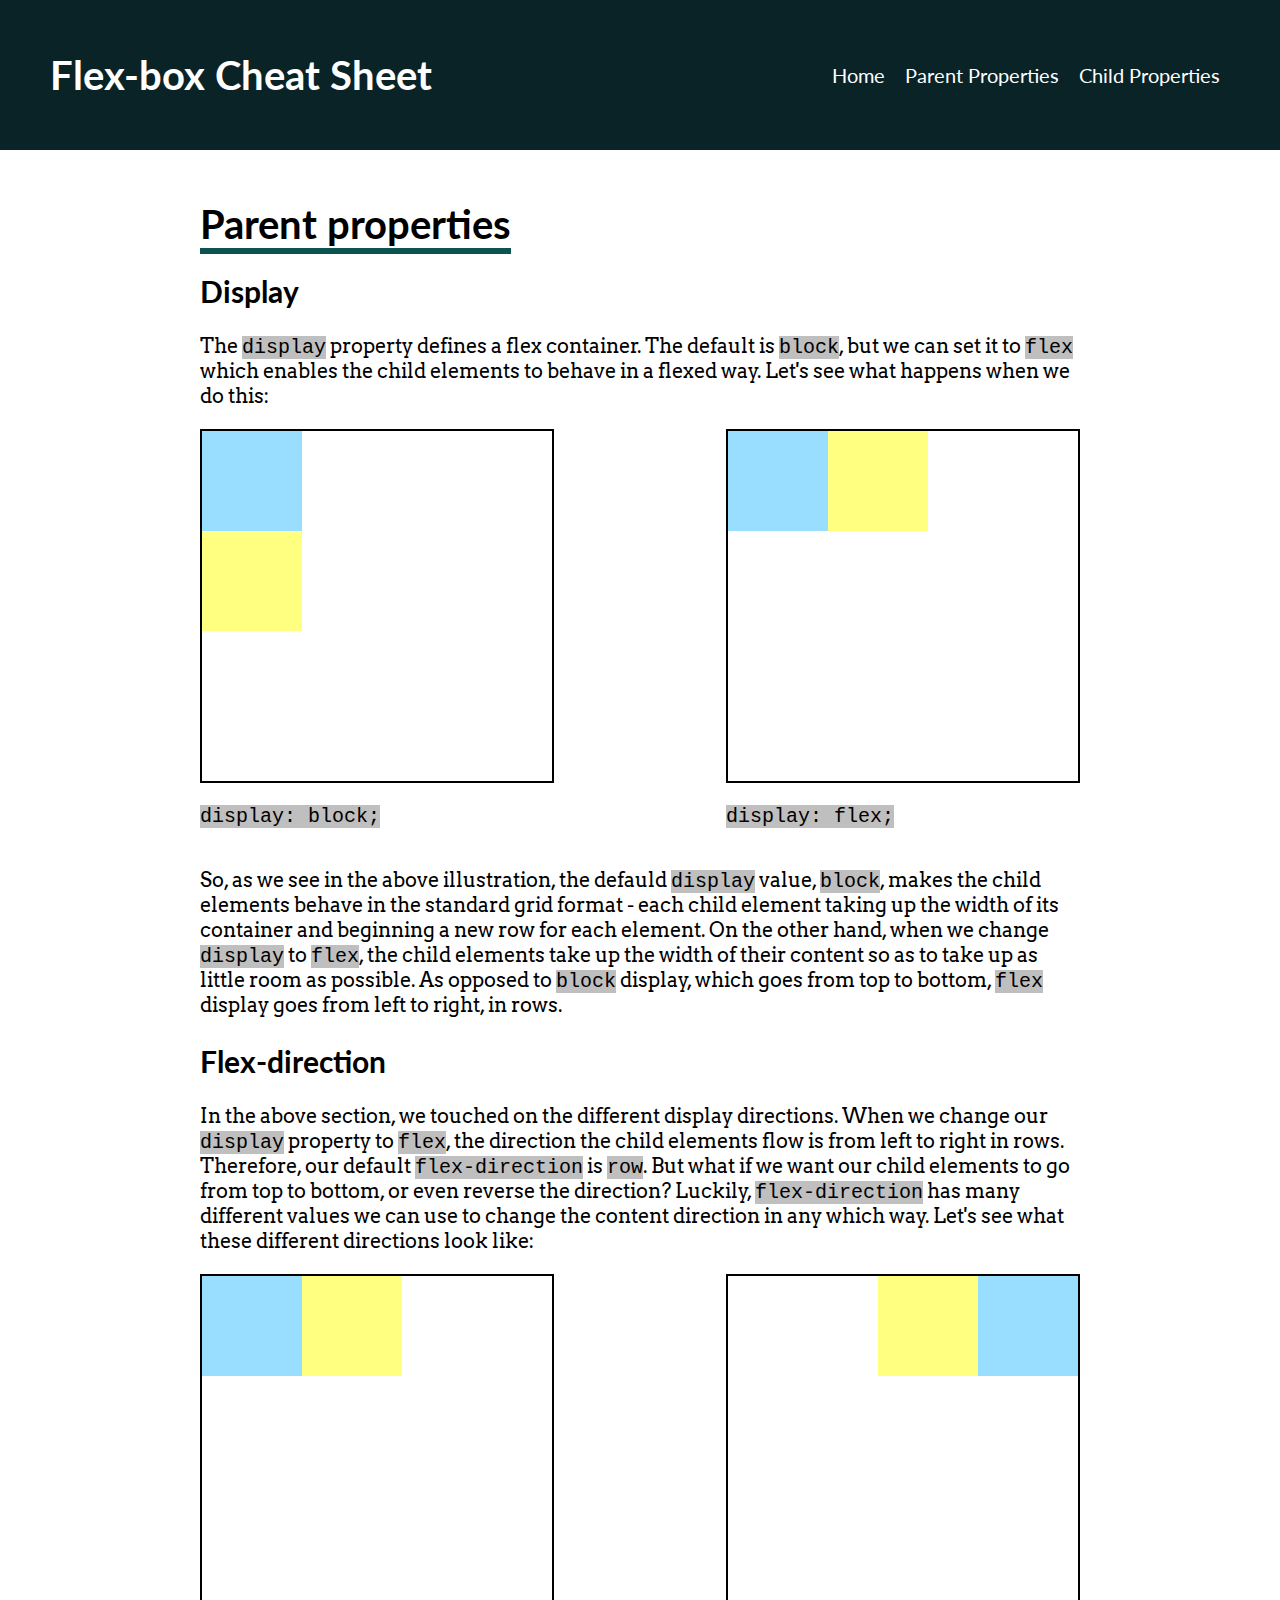
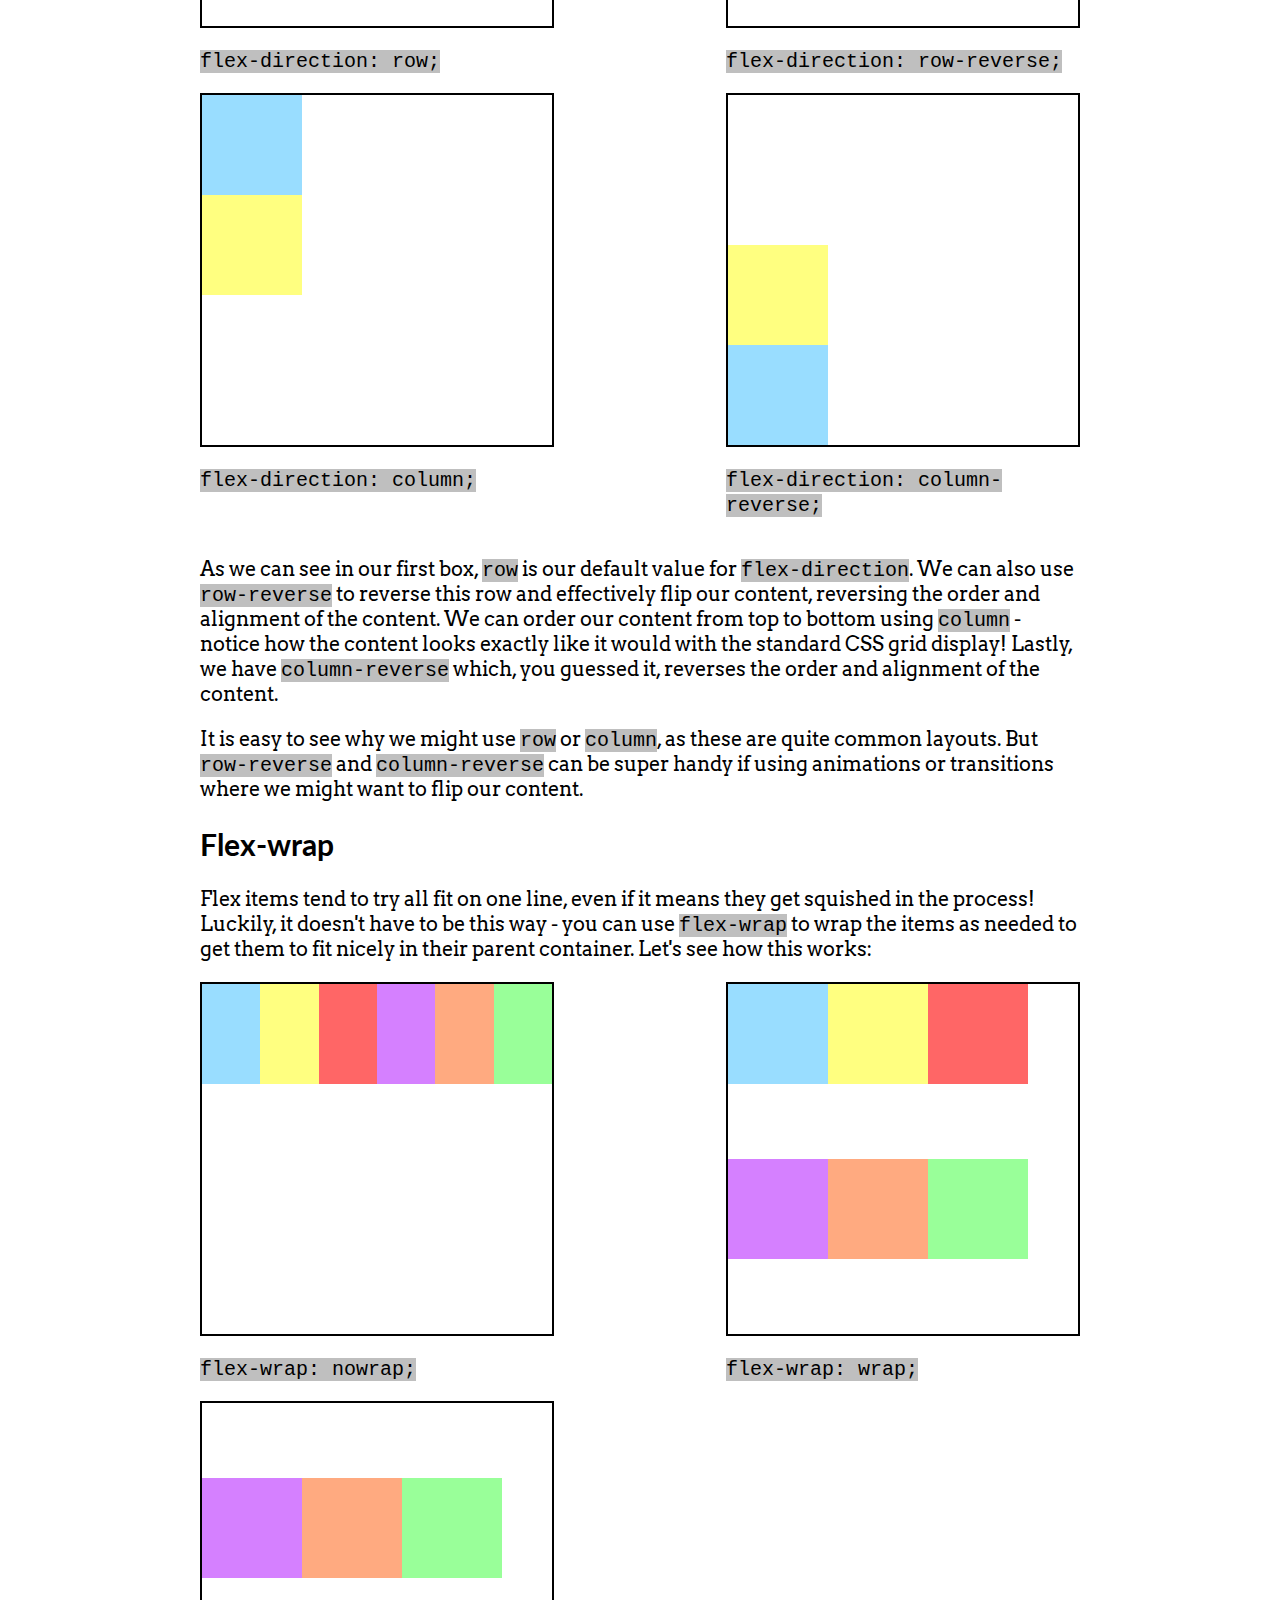
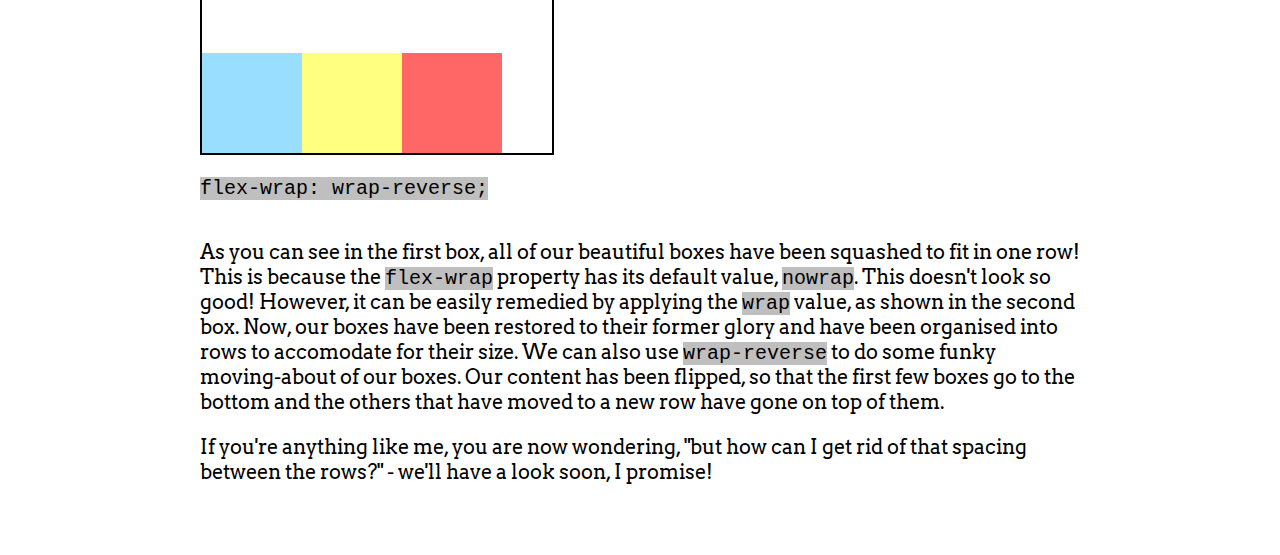
==== parentProperties.html @ 60d43ce5 "home page complete, parent elements page started" ====
<!DOCTYPE html>
<html lang="en">
<head>
    <meta charset="UTF-8">
    <meta http-equiv="X-UA-Compatible" content="IE=edge">
    <meta name="viewport" content="width=device-width, initial-scale=1.0">
    <title>Parent Properties</title>
    <link rel="stylesheet" href="assets/style.css">
    <link href="https://fonts.googleapis.com/css2?family=Arvo&family=Lato&family=Nunito&display=swap" rel="stylesheet">
</head>
<body>

    <!-- nav bar start -->
    <nav>
        <h1>Flex-box Cheat Sheet</h1>
        <ul>
            <li><a href="index.html">Home</a></li>
            <li><a href="parentProperties.html">Parent Properties</a></li>
            <li><a href="childProperties.html">Child Properties</a></li>
        </ul>
    </nav>
    <!-- nav bar end -->

    <!-- content start -->
    <section class="content">
        <div>
            <h1>Parent properties</h1>

            <!-- display start -->
            <h2>Display</h2>
            <p>The <span class="code-text">display</span> property defines a flex container. The default is <span class="code-text">block</span>, but we can set it to <span class="code-text">flex</span> which enables the child elements to behave in a flexed way. Let's see what happens when we do this:</p>
                <div class="illustration">
                    <div class="flex col">
                        <div class="illustration-container">
                            <div class="blue-box"></div>
                            <div class="yellow-box"></div>
                        </div>
                        <div>
                            <p><span class="code-text">display: block;</span></p>
                        </div>
                    </div>
                    <div class="flex col">
                        <div class="illustration-container flex">
                            <div class="blue-box"></div>
                            <div class="yellow-box"></div>
                        </div>
                        <div>
                            <p><span class="code-text">display: flex;</span></p>
                        </div>
                    </div>
                </div>
            <p>So, as we see in the above illustration, the defauld <span class="code-text">display</span> value, <span class="code-text">block</span>, makes the child elements behave in the standard grid format - each child element taking up the width of its container and beginning a new row for each element. On the other hand, when we change <span class="code-text">display</span> to <span class="code-text">flex</span>, the child elements take up the width of their content so as to take up as little room as possible. As opposed to <span class="code-text">block</span> display, which goes from top to bottom, <span class="code-text">flex</span> display goes from left to right, in rows.</p>
            <!-- display end -->
                
            <!-- flex-direction start -->
            <h2>Flex-direction</h2>
            <p>In the above section, we touched on the different display directions. When we change our <span class="code-text">display</span> property to <span class="code-text">flex</span>, the direction the child elements flow is from left to right in rows. Therefore, our default <span class="code-text">flex-direction</span> is <span class="code-text">row</span>. But what if we want our child elements to go from top to bottom, or even reverse the direction? Luckily, <span class="code-text">flex-direction</span> has many different values we can use to change the content direction in any which way. Let's see what these different directions look like:</p>
                <div class="illustration">
                    <div class="flex col">
                        <div class="illustration-container flex">
                            <div class="blue-box"></div>
                            <div class="yellow-box"></div>
                        </div>
                        <div>
                            <p><span class="code-text">flex-direction: row;</span></p>
                        </div>
                    </div>
                    <div class="flex col">
                        <div class="illustration-container flex row-reverse">
                            <div class="blue-box"></div>
                            <div class="yellow-box"></div>
                        </div>
                        <div>
                            <p><span class="code-text">flex-direction: row-reverse;</span></p>
                        </div>
                    </div>
                    <div class="flex col">
                        <div class="illustration-container flex col">
                            <div class="blue-box"></div>
                            <div class="yellow-box"></div>
                        </div>
                        <div>
                            <p><span class="code-text">flex-direction: column;</span></p>
                        </div>
                    </div>
                    <div class="flex col">
                        <div class="illustration-container flex col-reverse">
                            <div class="blue-box"></div>
                            <div class="yellow-box"></div>
                        </div>
                        <div>
                            <p><span class="code-text">flex-direction: column-<br>reverse;</span></p>
                        </div>
                    </div>
                </div>
            <p>As we can see in our first box, <span class="code-text">row</span> is our default value for <span class="code-text">flex-direction</span>. We can also use <span class="code-text">row-reverse</span> to reverse this row and effectively flip our content, reversing the order and alignment of the content. We can order our content from top to bottom using <span class="code-text">column</span> - notice how the content looks exactly like it would with the standard CSS grid display! Lastly, we have <span class="code-text">column-reverse</span> which, you guessed it, reverses the order and alignment of the content.</p>
            <p>It is easy to see why we might use <span class="code-text">row</span> or <span class="code-text">column</span>, as these are quite common layouts. But <span class="code-text">row-reverse</span> and <span class="code-text">column-reverse</span> can be super handy if using animations or transitions where we might want to flip our content.</p>
            <!-- flex-direction end -->

            <!-- flex-wrap start -->
            <h2>Flex-wrap</h2>
            <p>Flex items tend to try all fit on one line, even if it means they get squished in the process! Luckily, it doesn't have to be this way - you can use <span class="code-text">flex-wrap</span> to wrap the items as needed to get them to fit nicely in their parent container. Let's see how this works:</p>
            <div class="illustration">
                <div class="flex col">
                    <div class="illustration-container flex">
                        <div class="blue-box"></div>
                        <div class="yellow-box"></div>
                        <div class="red-box"></div>
                        <div class="purple-box"></div>
                        <div class="orange-box"></div>
                        <div class="green-box"></div>
                    </div>
                    <div>
                        <p><span class="code-text">flex-wrap: nowrap;</span></p>
                    </div>
                </div>
                <div class="flex col">
                    <div class="illustration-container flex wrap">
                        <div class="blue-box"></div>
                        <div class="yellow-box"></div>
                        <div class="red-box"></div>
                        <div class="purple-box"></div>
                        <div class="orange-box"></div>
                        <div class="green-box"></div>
                    </div>
                    <div>
                        <p><span class="code-text">flex-wrap: wrap;</span></p>
                    </div>
                </div>
                <div class="flex col">
                    <div class="illustration-container flex wrap-reverse">
                        <div class="blue-box"></div>
                        <div class="yellow-box"></div>
                        <div class="red-box"></div>
                        <div class="purple-box"></div>
                        <div class="orange-box"></div>
                        <div class="green-box"></div>
                    </div>
                    <div>
                        <p><span class="code-text">flex-wrap: wrap-reverse;</span></p>
                    </div>
                </div>
            </div>
            <p>As you can see in the first box, all of our beautiful boxes have been squashed to fit in one row! This is because the <span class="code-text">flex-wrap</span> property has its default value, <span class="code-text">nowrap</span>. This doesn't look so good! However, it can be easily remedied by applying the <span class="code-text">wrap</span> value, as shown in the second box. Now, our boxes have been restored to their former glory and have been organised into rows to accomodate for their size. We can also use <span class="code-text">wrap-reverse</span> to do some funky moving-about of our boxes. Our content has been flipped, so that the first few boxes go to the bottom and the others that have moved to a new row have gone on top of them.</p>
            <p>If you're anything like me, you are now wondering, "but how can I get rid of that spacing between the rows?" - we'll have a look soon, I promise!</p>
            <!-- flex-wrap end -->

            <!-- flex-flow start -->
            <!-- flex-flow end -->

        </div>

    </section>
    <!-- content end -->

     <!-- footer start -->
     <footer>

     </footer>
     <!-- footer end -->

</body>
</html>
---- assets/style.css ----
body {
    margin: 0px;
}

nav {
    width: 100%;
    height: 150px;
    background-color: #092327;
    overflow: hidden;
    display: flex;
    justify-content: space-between;
    align-items: center;
    position: sticky;
    top: 0;
}

nav h1 {
    color: white;
    font-family: 'Lato';
    font-size: 40px;
    padding-left: 50px;
}

nav ul {
    list-style: none;
    font-family: 'Lato';
    display: flex;
    padding-right: 50px;
}

nav li {
    padding: 10px;
    font-size: 20px;
}

nav li a {
    text-decoration: none;
    color: white;
}

.content {
    padding: 50px 200px;
}

.content h1 {
    font-family: 'Lato';
    border-bottom: 6px solid #0b5351;
    display: inline;
    font-size: 40px;
}

p {
    font-size: 20px;
    font-family: 'Arvo';
}

.flex-box-text {
    background-color: #bfbfbf;
}

img {
    width: 800px;
    display: flex;
    margin: 60px 0px;
}

h2 {
    font-family: 'Lato';
    font-size: 30px;
}

h2 a {
    text-decoration: none;
    color: black;
}

ul {
    font-size: 20px;
    font-family: 'Arvo';
}

.code-text {
    font-family: monospace;
    background-color: #bfbfbf;
    background-clip: content-box;
}

.illustration {
    display: flex;
    justify-content: space-between;
    flex-wrap: wrap;
}

.illustration .illustration-container {
    border: 2px solid black;
    width: 350px;
    height: 350px;
}

.blue-box {
    width: 100px;
    height: 100px;
    background-color: #99ddff;
}

.yellow-box {
    width: 100px;
    height: 100px;
    background-color: #ffff80;
}

.red-box {
    width: 100px;
    height: 100px;
    background-color: #ff6666;
}

.purple-box {
    width: 100px;
    height: 100px;
    background-color: #d580ff;
}

.orange-box {
    width: 100px;
    height: 100px;
    background-color: #ffaa80;
}

.green-box {
    width: 100px;
    height: 100px;
    background-color: #99ff99;
}

.flex {
    display: flex;
}

.col {
    flex-direction: column;
}

.row-reverse {
    flex-direction: row-reverse;
}

.col-reverse {
    flex-direction: column-reverse;
}

.wrap {
    flex-wrap: wrap;
}

.wrap-reverse {
    flex-wrap: wrap-reverse;
}

.align-content-start {
    align-content: flex-start;
}
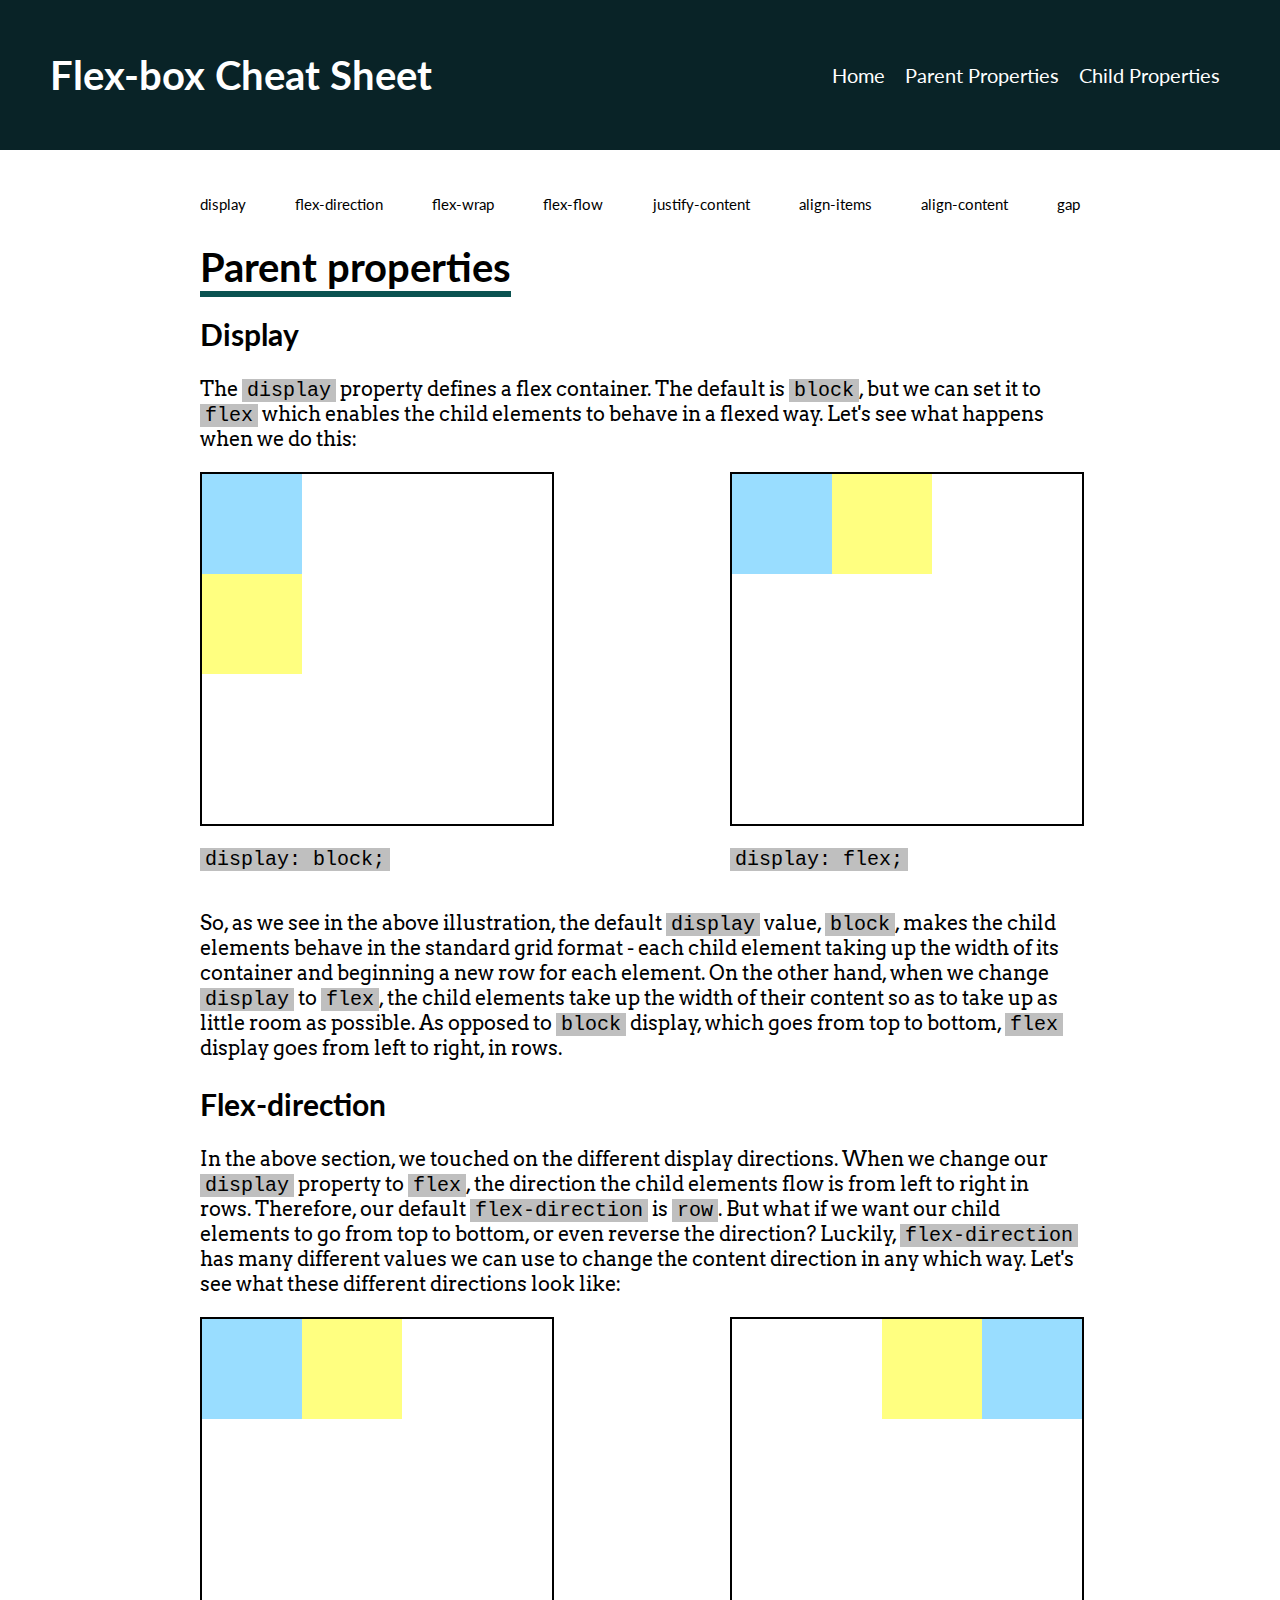
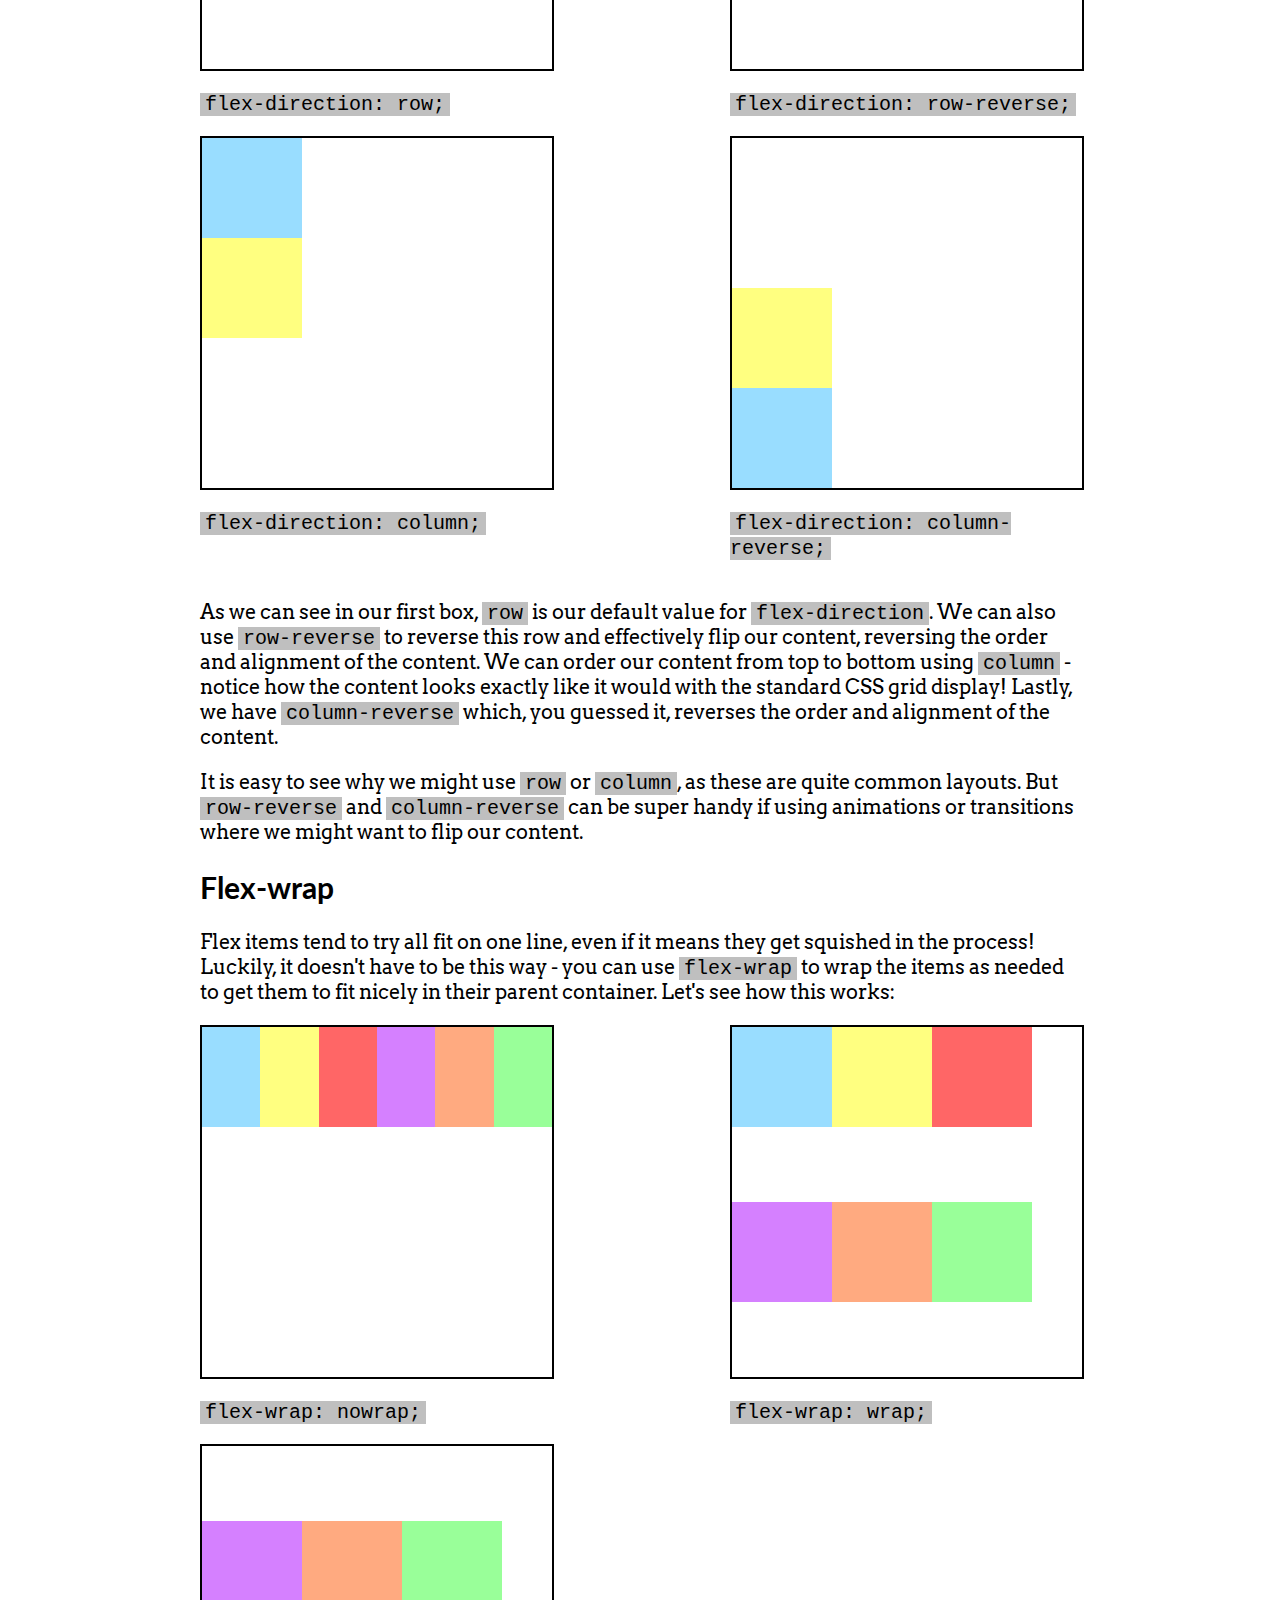
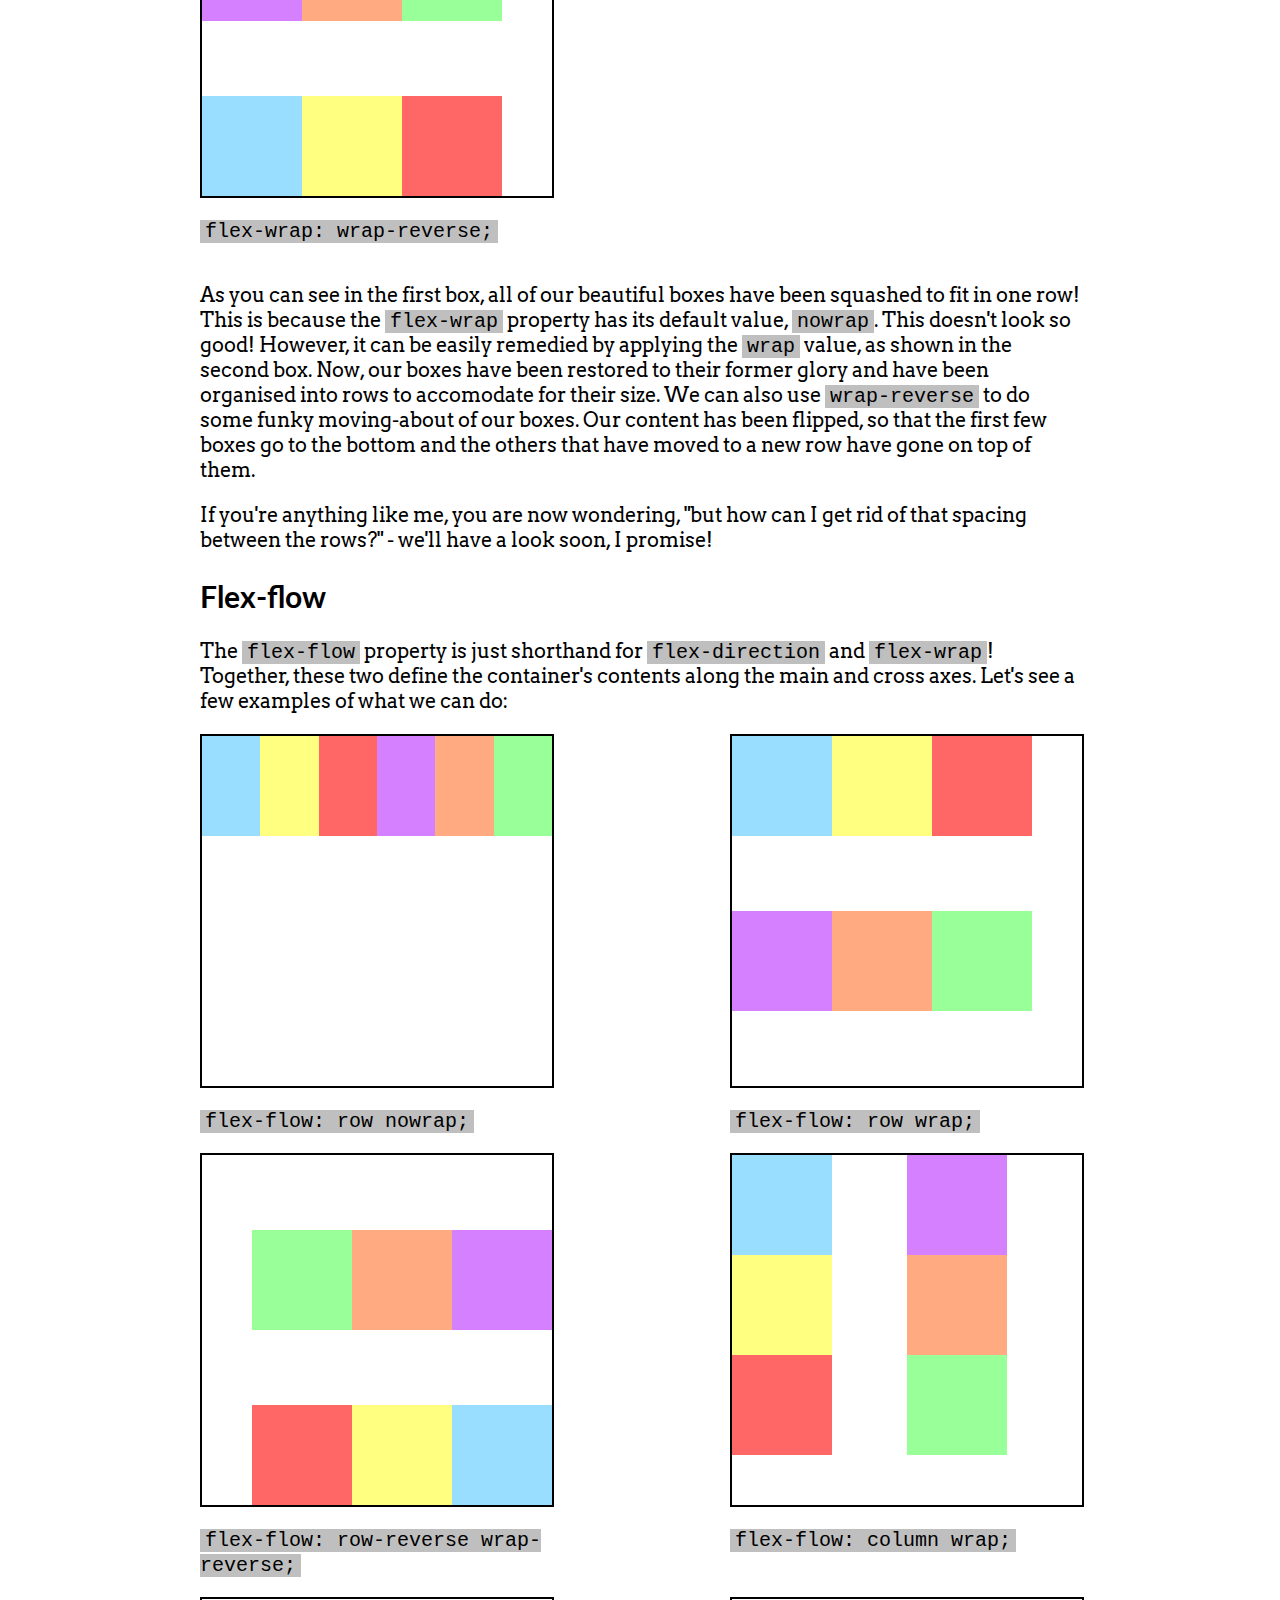
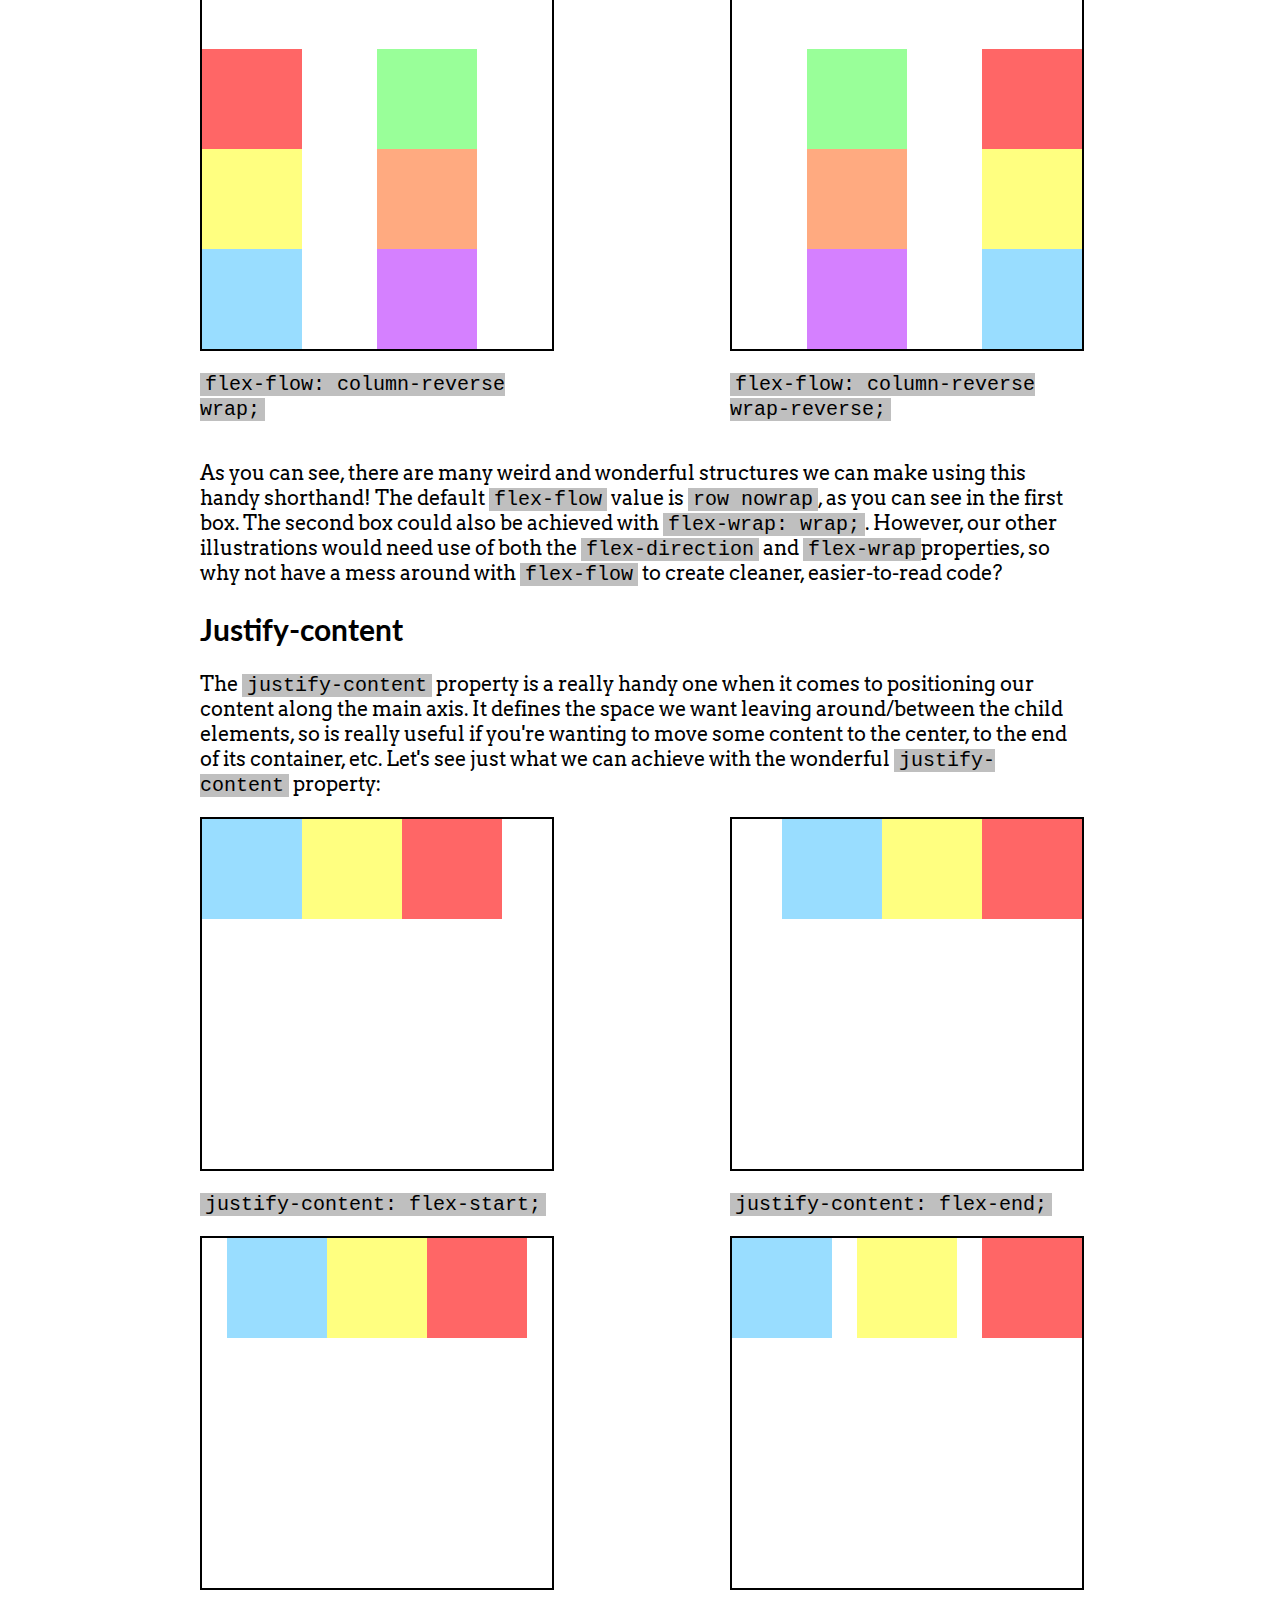
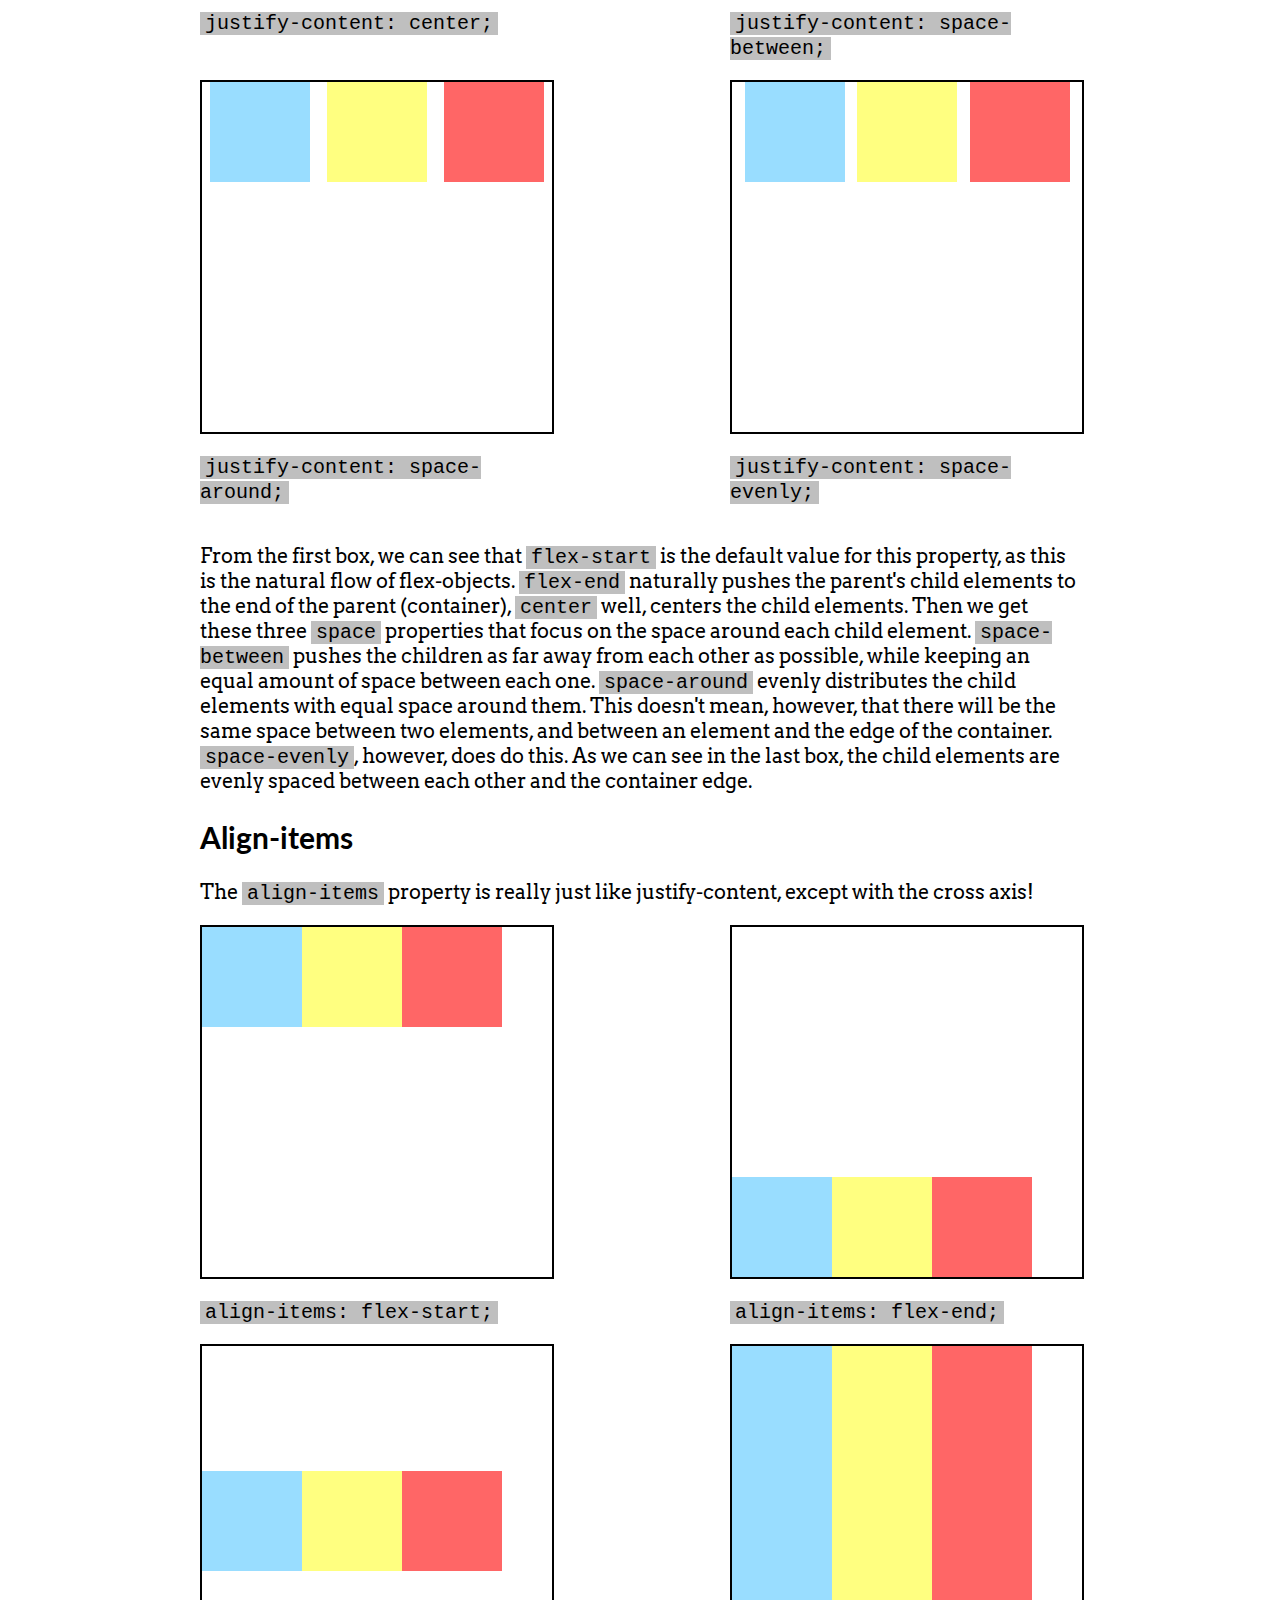
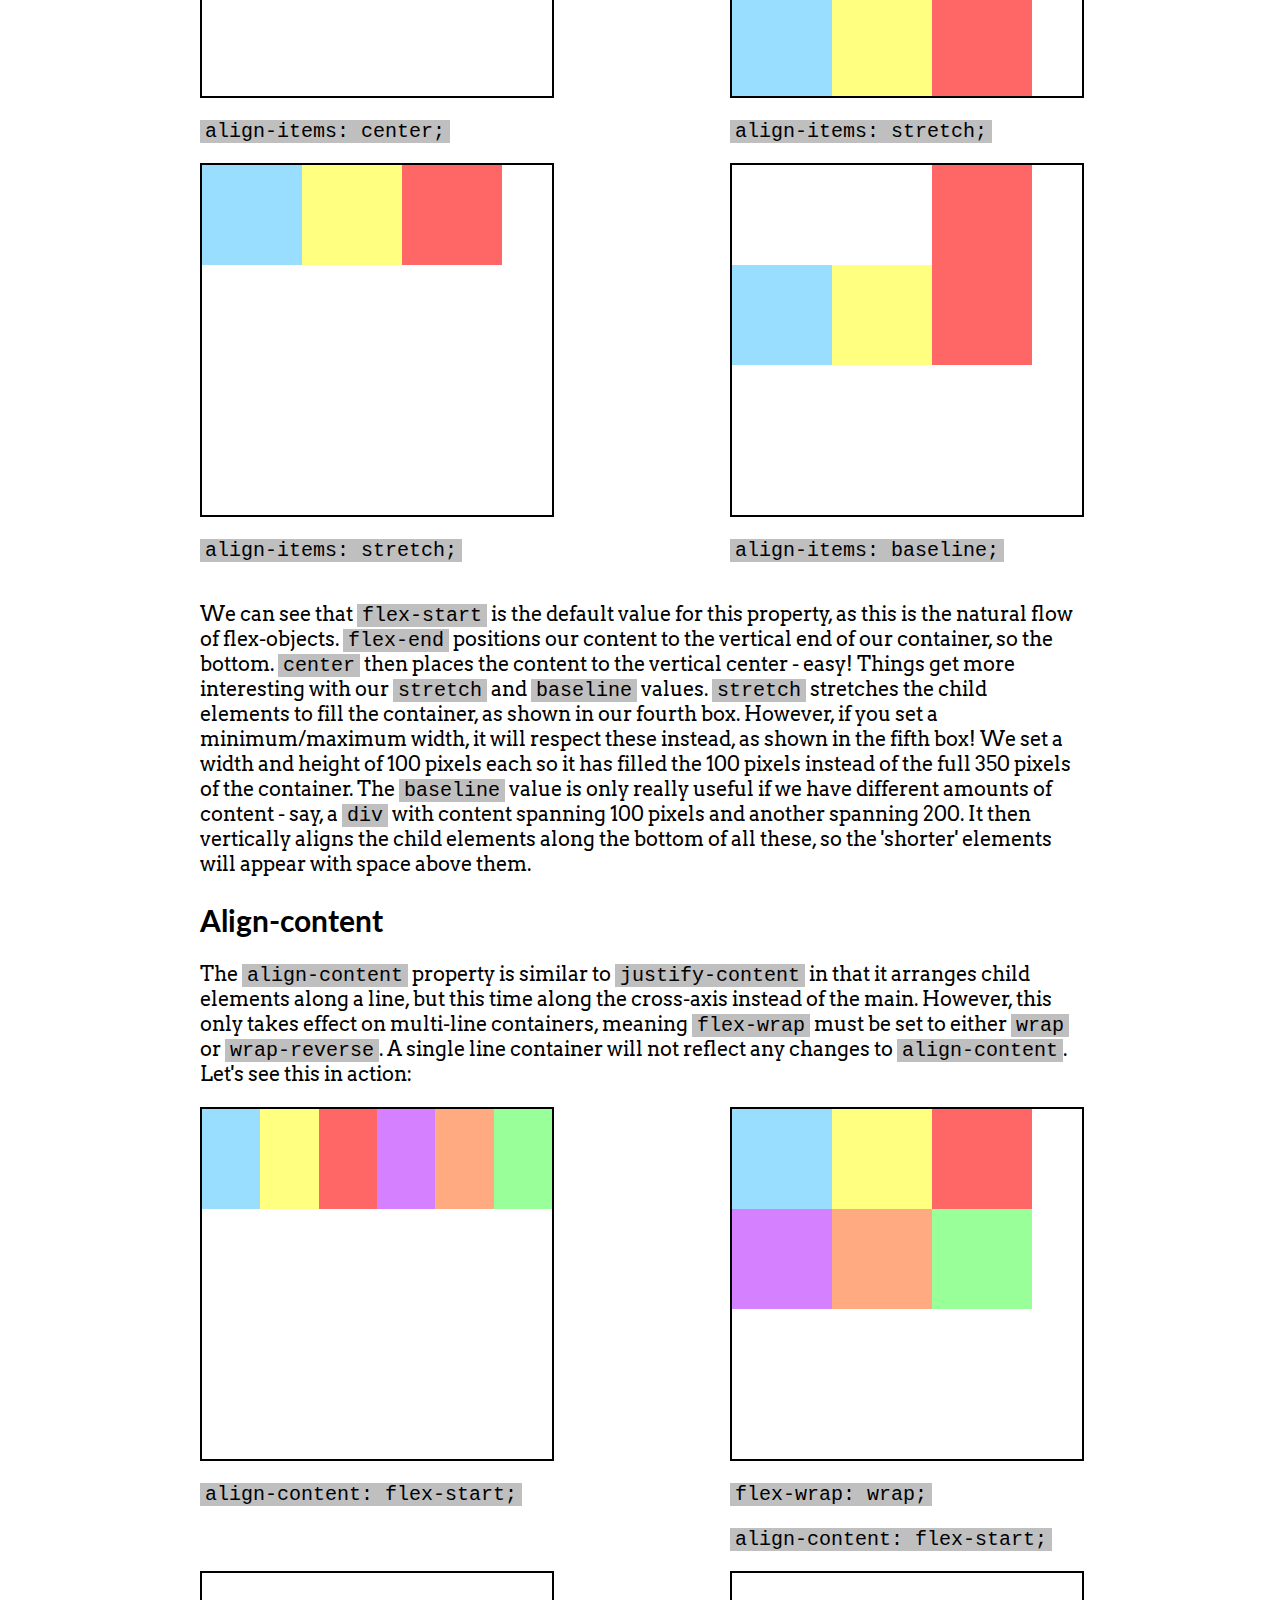
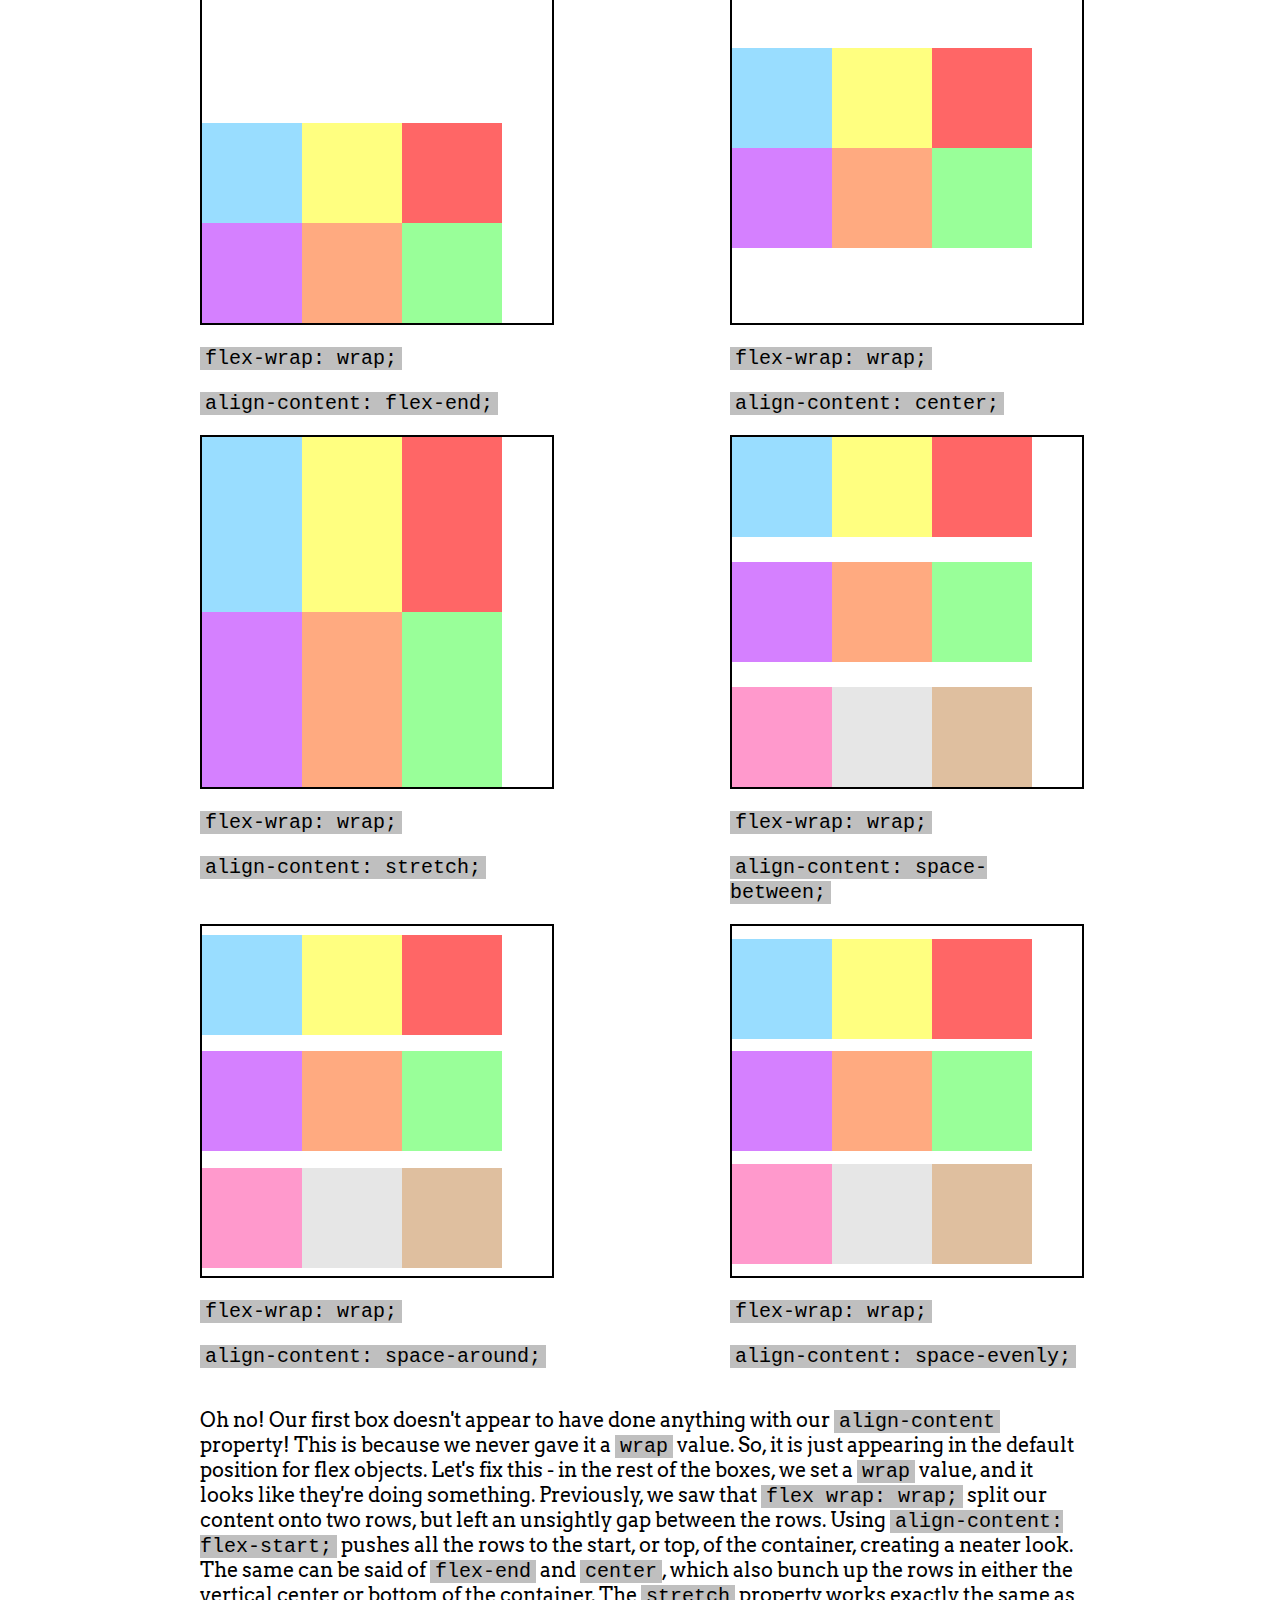
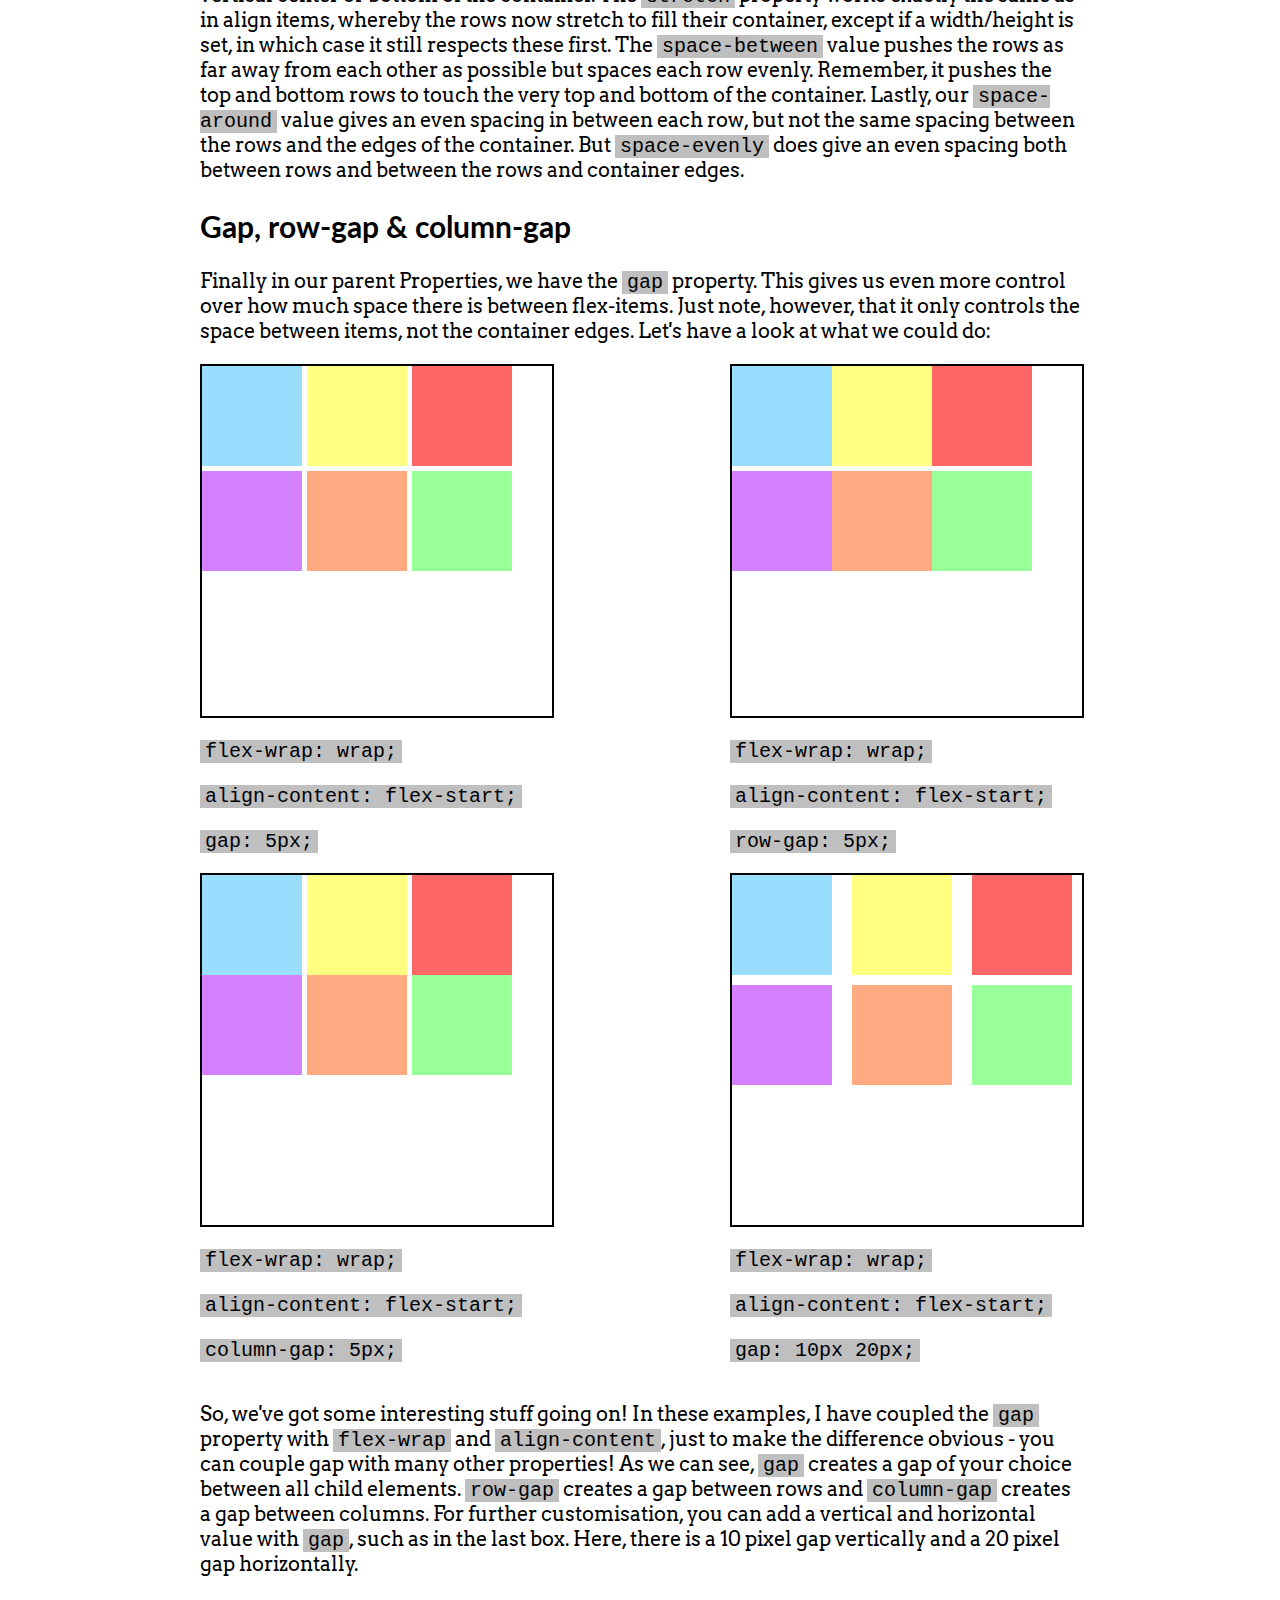
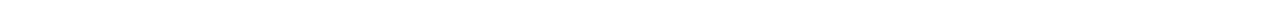
==== commit dde05229: "completing parent props and adding jump to bar" ====
--- a/parentProperties.html
+++ b/parentProperties.html
@@ -4,7 +4,7 @@
     <meta charset="UTF-8">
     <meta http-equiv="X-UA-Compatible" content="IE=edge">
     <meta name="viewport" content="width=device-width, initial-scale=1.0">
-    <title>Parent Properties</title>
+    <title>Flexbox | Parent Properties</title>
     <link rel="stylesheet" href="assets/style.css">
     <link href="https://fonts.googleapis.com/css2?family=Arvo&family=Lato&family=Nunito&display=swap" rel="stylesheet">
 </head>
@@ -24,10 +24,25 @@
     <!-- content start -->
     <section class="content">
         <div>
+
+            <!-- jump to start -->
+            <div class="jump-to">
+                <ul>
+                    <li><a href="#display">display</a></li>
+                    <li><a href="#flex-direction">flex-direction</a></li>
+                    <li><a href="#flex-wrap">flex-wrap</a></li>
+                    <li><a href="#flex-flow">flex-flow</a></li>
+                    <li><a href="#justify-content">justify-content</a></li>
+                    <li><a href="#align-items">align-items</a></li>
+                    <li><a href="#align-content">align-content</a></li>
+                    <li><a href="#gap">gap</a></li>
+                </ul>
+            </div>
+            <!-- jump to end -->
             <h1>Parent properties</h1>
 
             <!-- display start -->
-            <h2>Display</h2>
+            <h2 id="display">Display</h2>
             <p>The <span class="code-text">display</span> property defines a flex container. The default is <span class="code-text">block</span>, but we can set it to <span class="code-text">flex</span> which enables the child elements to behave in a flexed way. Let's see what happens when we do this:</p>
                 <div class="illustration">
                     <div class="flex col">
@@ -49,11 +64,11 @@
                         </div>
                     </div>
                 </div>
-            <p>So, as we see in the above illustration, the defauld <span class="code-text">display</span> value, <span class="code-text">block</span>, makes the child elements behave in the standard grid format - each child element taking up the width of its container and beginning a new row for each element. On the other hand, when we change <span class="code-text">display</span> to <span class="code-text">flex</span>, the child elements take up the width of their content so as to take up as little room as possible. As opposed to <span class="code-text">block</span> display, which goes from top to bottom, <span class="code-text">flex</span> display goes from left to right, in rows.</p>
+            <p>So, as we see in the above illustration, the default <span class="code-text">display</span> value, <span class="code-text">block</span>, makes the child elements behave in the standard grid format - each child element taking up the width of its container and beginning a new row for each element. On the other hand, when we change <span class="code-text">display</span> to <span class="code-text">flex</span>, the child elements take up the width of their content so as to take up as little room as possible. As opposed to <span class="code-text">block</span> display, which goes from top to bottom, <span class="code-text">flex</span> display goes from left to right, in rows.</p>
             <!-- display end -->
                 
             <!-- flex-direction start -->
-            <h2>Flex-direction</h2>
+            <h2 id="flex-direction">Flex-direction</h2>
             <p>In the above section, we touched on the different display directions. When we change our <span class="code-text">display</span> property to <span class="code-text">flex</span>, the direction the child elements flow is from left to right in rows. Therefore, our default <span class="code-text">flex-direction</span> is <span class="code-text">row</span>. But what if we want our child elements to go from top to bottom, or even reverse the direction? Luckily, <span class="code-text">flex-direction</span> has many different values we can use to change the content direction in any which way. Let's see what these different directions look like:</p>
                 <div class="illustration">
                     <div class="flex col">
@@ -89,7 +104,7 @@
                             <div class="yellow-box"></div>
                         </div>
                         <div>
-                            <p><span class="code-text">flex-direction: column-<br>reverse;</span></p>
+                            <p><span class="code-text">flex-direction: column-reverse;</span></p>
                         </div>
                     </div>
                 </div>
@@ -98,7 +113,7 @@
             <!-- flex-direction end -->
 
             <!-- flex-wrap start -->
-            <h2>Flex-wrap</h2>
+            <h2 id="flex-wrap">Flex-wrap</h2>
             <p>Flex items tend to try all fit on one line, even if it means they get squished in the process! Luckily, it doesn't have to be this way - you can use <span class="code-text">flex-wrap</span> to wrap the items as needed to get them to fit nicely in their parent container. Let's see how this works:</p>
             <div class="illustration">
                 <div class="flex col">
@@ -146,7 +161,422 @@
             <!-- flex-wrap end -->
 
             <!-- flex-flow start -->
+            <h2 id="flex-flow">Flex-flow</h2>
+            <p>The <span class="code-text">flex-flow</span> property is just shorthand for <span class="code-text">flex-direction</span> and <span class="code-text">flex-wrap</span>! Together, these two define the container's contents along the main and cross axes. Let's see a few examples of what we can do:</p>
+            <div class="illustration">
+                <div class="flex col">
+                    <div class="illustration-container flex">
+                        <div class="blue-box"></div>
+                        <div class="yellow-box"></div>
+                        <div class="red-box"></div>
+                        <div class="purple-box"></div>
+                        <div class="orange-box"></div>
+                        <div class="green-box"></div>
+                    </div>
+                    <div>
+                        <p><span class="code-text">flex-flow: row nowrap;</span></p>
+                    </div>
+                </div>
+                <div class="flex col">
+                    <div class="illustration-container flex row wrap">
+                        <div class="blue-box"></div>
+                        <div class="yellow-box"></div>
+                        <div class="red-box"></div>
+                        <div class="purple-box"></div>
+                        <div class="orange-box"></div>
+                        <div class="green-box"></div>
+                    </div>
+                    <div>
+                        <p><span class="code-text">flex-flow: row wrap;</span></p>
+                    </div>
+                </div>
+                <div class="flex col">
+                    <div class="illustration-container flex row-reverse wrap-reverse">
+                        <div class="blue-box"></div>
+                        <div class="yellow-box"></div>
+                        <div class="red-box"></div>
+                        <div class="purple-box"></div>
+                        <div class="orange-box"></div>
+                        <div class="green-box"></div>
+                    </div>
+                    <div>
+                        <p><span class="code-text">flex-flow: row-reverse wrap-reverse;</span></p>
+                    </div>
+                </div>
+                <div class="flex col">
+                    <div class="illustration-container flex col wrap">
+                        <div class="blue-box"></div>
+                        <div class="yellow-box"></div>
+                        <div class="red-box"></div>
+                        <div class="purple-box"></div>
+                        <div class="orange-box"></div>
+                        <div class="green-box"></div>
+                    </div>
+                    <div>
+                        <p><span class="code-text">flex-flow: column wrap;</span></p>
+                    </div>
+                </div>
+                <div class="flex col">
+                    <div class="illustration-container flex col-reverse wrap">
+                        <div class="blue-box"></div>
+                        <div class="yellow-box"></div>
+                        <div class="red-box"></div>
+                        <div class="purple-box"></div>
+                        <div class="orange-box"></div>
+                        <div class="green-box"></div>
+                    </div>
+                    <div>
+                        <p><span class="code-text">flex-flow: column-reverse wrap;</span></p>
+                    </div>
+                </div>
+                <div class="flex col">
+                    <div class="illustration-container flex col-reverse wrap-reverse">
+                        <div class="blue-box"></div>
+                        <div class="yellow-box"></div>
+                        <div class="red-box"></div>
+                        <div class="purple-box"></div>
+                        <div class="orange-box"></div>
+                        <div class="green-box"></div>
+                    </div>
+                    <div>
+                        <p><span class="code-text">flex-flow: column-reverse wrap-reverse;</span></p>
+                    </div>
+                </div>
+            </div>
+            <p>As you can see, there are many weird and wonderful structures we can make using this handy shorthand! The default <span class="code-text">flex-flow</span> value is <span class="code-text">row nowrap</span>, as you can see in the first box. The second box could also be achieved with <span class="code-text">flex-wrap: wrap;</span>. However, our other illustrations would need use of both the <span class="code-text">flex-direction</span> and <span class="code-text">flex-wrap</span>properties, so why not have a mess around with <span class="code-text">flex-flow</span> to create cleaner, easier-to-read code?</p>
             <!-- flex-flow end -->
+
+            <!-- justify-content start -->
+            <h2 id="justify-content">Justify-content</h2>
+            <p>The <span class="code-text">justify-content</span> property is a really handy one when it comes to positioning our content along the main axis. It defines the space we want leaving around/between the child elements, so is really useful if you're wanting to move some content to the center, to the end of its container, etc. Let's see just what we can achieve with the wonderful <span class="code-text">justify-content</span> property:</p>
+            <div class="illustration">
+                <div class="flex col">
+                    <div class="illustration-container flex">
+                        <div class="blue-box"></div>
+                        <div class="yellow-box"></div>
+                        <div class="red-box"></div>
+                    </div>
+                    <div>
+                        <p><span class="code-text">justify-content: flex-start;</span></p>
+                    </div>
+                </div>
+                <div class="flex col">
+                    <div class="illustration-container flex justify-flex-end">
+                        <div class="blue-box"></div>
+                        <div class="yellow-box"></div>
+                        <div class="red-box"></div>
+                    </div>
+                    <div>
+                        <p><span class="code-text">justify-content: flex-end;</span></p>
+                    </div>
+                </div>
+                <div class="flex col">
+                    <div class="illustration-container flex justify-center">
+                        <div class="blue-box"></div>
+                        <div class="yellow-box"></div>
+                        <div class="red-box"></div>
+                    </div>
+                    <div>
+                        <p><span class="code-text">justify-content: center;</span></p>
+                    </div>
+                </div>
+                <div class="flex col">
+                    <div class="illustration-container flex space-between">
+                        <div class="blue-box"></div>
+                        <div class="yellow-box"></div>
+                        <div class="red-box"></div>
+                    </div>
+                    <div>
+                        <p><span class="code-text">justify-content: space-between;</span></p>
+                    </div>
+                </div>
+                <div class="flex col">
+                    <div class="illustration-container flex space-around">
+                        <div class="blue-box"></div>
+                        <div class="yellow-box"></div>
+                        <div class="red-box"></div>
+                    </div>
+                    <div>
+                        <p><span class="code-text">justify-content: space-around;</span></p>
+                    </div>
+                </div>
+                <div class="flex col">
+                    <div class="illustration-container flex space-evenly">
+                        <div class="blue-box"></div>
+                        <div class="yellow-box"></div>
+                        <div class="red-box"></div>
+                    </div>
+                    <div>
+                        <p><span class="code-text">justify-content: space-evenly;</span></p>
+                    </div>
+                </div>
+            </div>
+            <p>From the first box, we can see that <span class="code-text">flex-start</span> is the default value for this property, as this is the natural flow of flex-objects. <span class="code-text">flex-end</span> naturally pushes the parent's child elements to the end of the parent (container), <span class="code-text">center</span> well, centers the child elements. Then we get these three <span class="code-text">space</span> properties that focus on the space around each child element. <span class="code-text">space-between</span> pushes the children as far away from each other as possible, while keeping an equal amount of space between each one. <span class="code-text">space-around</span> evenly distributes the child elements with equal space around them. This doesn't mean, however, that there will be the same space between two elements, and between an element and the edge of the container. <span class="code-text">space-evenly</span>, however, does do this. As we can see in the last box, the child elements are evenly spaced between each other and the container edge.</p>
+            <!-- justify-content end -->
+
+            <!-- align-items start -->
+            <h2 id="align-items">Align-items</h2>
+            <p>The <span class="code-text">align-items</span> property is really just like justify-content, except with the cross axis!</p>
+            <div class="illustration">
+                <div class="flex col">
+                    <div class="illustration-container flex align-items-start">
+                        <div class="blue-box"></div>
+                        <div class="yellow-box"></div>
+                        <div class="red-box"></div>
+                    </div>
+                    <div>
+                        <p><span class="code-text">align-items: flex-start;</span></p>
+                    </div>
+                </div>
+                <div class="flex col">
+                    <div class="illustration-container flex align-items-end">
+                        <div class="blue-box"></div>
+                        <div class="yellow-box"></div>
+                        <div class="red-box"></div>
+                    </div>
+                    <div>
+                        <p><span class="code-text">align-items: flex-end;</span></p>
+                    </div>
+                </div>
+                <div class="flex col">
+                    <div class="illustration-container flex align-items-center">
+                        <div class="blue-box"></div>
+                        <div class="yellow-box"></div>
+                        <div class="red-box"></div>
+                    </div>
+                    <div>
+                        <p><span class="code-text">align-items: center;</span></p>
+                    </div>
+                </div>
+                <div class="flex col">
+                    <div class="illustration-container flex align-items-stretch">
+                        <div class="blue-box-2"></div>
+                        <div class="yellow-box-2"></div>
+                        <div class="red-box-2"></div>
+                    </div>
+                    <div>
+                        <p><span class="code-text">align-items: stretch;</span></p>
+                    </div>
+                </div>
+                <div class="flex col">
+                    <div class="illustration-container flex align-items-stretch">
+                        <div class="blue-box"></div>
+                        <div class="yellow-box"></div>
+                        <div class="red-box"></div>
+                    </div>
+                    <div>
+                        <p><span class="code-text">align-items: stretch;</span></p>
+                    </div>
+                </div>
+                <div class="flex col">
+                    <div class="illustration-container flex align-items-baseline">
+                        <div class="blue-box"></div>
+                        <div class="yellow-box"></div>
+                        <div class="red-box-3"></div>
+                    </div>
+                    <div>
+                        <p><span class="code-text">align-items: baseline;</span></p>
+                    </div>
+                </div>
+            </div>
+            <p>We can see that <span class="code-text">flex-start</span> is the default value for this property, as this is the natural flow of flex-objects. <span class="code-text">flex-end</span> positions our content to the vertical end of our container, so the bottom. <span class="code-text">center</span> then places the content to the vertical center - easy! Things get more interesting with our <span class="code-text">stretch</span> and <span class="code-text">baseline</span> values. <span class="code-text">stretch</span> stretches the child elements to fill the container, as shown in our fourth box. However, if you set a minimum/maximum width, it will respect these instead, as shown in the fifth box! We set a width and height of 100 pixels each so it has filled the 100 pixels instead of the full 350 pixels of the container. The <span class="code-text">baseline</span> value is only really useful if we have different amounts of content - say, a <span class="code-text">div</span> with content spanning 100 pixels and another spanning 200. It then vertically aligns the child elements along the bottom of all these, so the 'shorter' elements will appear with space above them.</p>
+            <!-- align-items end -->
+
+            <!-- align-content start -->
+            <h2 id="align-content">Align-content</h2>
+            <p>The <span class="code-text">align-content</span> property is similar to <span class="code-text">justify-content</span> in that it arranges child elements along a line, but this time along the cross-axis instead of the main. However, this only takes effect on multi-line containers, meaning <span class="code-text">flex-wrap</span> must be set to either <span class="code-text">wrap</span> or <span class="code-text">wrap-reverse</span>. A single line container will not reflect any changes to <span class="code-text">align-content</span>. Let's see this in action:</p>
+            <div class="illustration">
+                <div class="flex col">
+                    <div class="illustration-container flex">
+                        <div class="blue-box"></div>
+                        <div class="yellow-box"></div>
+                        <div class="red-box"></div>
+                        <div class="purple-box"></div>
+                        <div class="orange-box"></div>
+                        <div class="green-box"></div>
+                    </div>
+                    <div>
+                        <p><span class="code-text">align-content: flex-start;</span></p>
+                    </div>
+                </div>
+                <div class="flex col">
+                    <div class="illustration-container flex wrap align-content-start">
+                        <div class="blue-box"></div>
+                        <div class="yellow-box"></div>
+                        <div class="red-box"></div>
+                        <div class="purple-box"></div>
+                        <div class="orange-box"></div>
+                        <div class="green-box"></div>
+                    </div>
+                    <div>
+                        <p><span class="code-text">flex-wrap: wrap;</span></p>
+                        <p><span class="code-text">align-content: flex-start;</span></p>
+                    </div>
+                </div>
+                <div class="flex col">
+                    <div class="illustration-container flex wrap align-content-end">
+                        <div class="blue-box"></div>
+                        <div class="yellow-box"></div>
+                        <div class="red-box"></div>
+                        <div class="purple-box"></div>
+                        <div class="orange-box"></div>
+                        <div class="green-box"></div>
+                    </div>
+                    <div>
+                        <p><span class="code-text">flex-wrap: wrap;</span></p>
+                        <p><span class="code-text">align-content: flex-end;</span></p>
+                    </div>
+                </div>
+                <div class="flex col">
+                    <div class="illustration-container flex wrap align-content-center">
+                        <div class="blue-box"></div>
+                        <div class="yellow-box"></div>
+                        <div class="red-box"></div>
+                        <div class="purple-box"></div>
+                        <div class="orange-box"></div>
+                        <div class="green-box"></div>
+                    </div>
+                    <div>
+                        <p><span class="code-text">flex-wrap: wrap;</span></p>
+                        <p><span class="code-text">align-content: center;</span></p>
+                    </div>
+                </div>
+                <div class="flex col">
+                    <div class="illustration-container flex wrap align-content-stretch">
+                        <div class="blue-box-2"></div>
+                        <div class="yellow-box-2"></div>
+                        <div class="red-box-2"></div>
+                        <div class="purple-box-2"></div>
+                        <div class="orange-box-2"></div>
+                        <div class="green-box-2"></div>
+                    </div>
+                    <div>
+                        <p><span class="code-text">flex-wrap: wrap;</span></p>
+                        <p><span class="code-text">align-content: stretch;</span></p>
+                    </div>
+                </div>
+                <div class="flex col">
+                    <div class="illustration-container flex wrap align-content-space-between">
+                        <div class="blue-box"></div>
+                        <div class="yellow-box"></div>
+                        <div class="red-box"></div>
+                        <div class="purple-box"></div>
+                        <div class="orange-box"></div>
+                        <div class="green-box"></div>
+                        <div class="pink-box"></div>
+                        <div class="grey-box"></div>
+                        <div class="brown-box"></div>
+                    </div>
+                    <div>
+                        <p><span class="code-text">flex-wrap: wrap;</span></p>
+                        <p><span class="code-text">align-content: space-between;</span></p>
+                    </div>
+                </div>
+                <div class="flex col">
+                    <div class="illustration-container flex wrap align-content-space-around">
+                        <div class="blue-box"></div>
+                        <div class="yellow-box"></div>
+                        <div class="red-box"></div>
+                        <div class="purple-box"></div>
+                        <div class="orange-box"></div>
+                        <div class="green-box"></div>
+                        <div class="pink-box"></div>
+                        <div class="grey-box"></div>
+                        <div class="brown-box"></div>
+                    </div>
+                    <div>
+                        <p><span class="code-text">flex-wrap: wrap;</span></p>
+                        <p><span class="code-text">align-content: space-around;</span></p>
+                    </div>
+                </div>
+                <div class="flex col">
+                    <div class="illustration-container flex wrap align-content-space-evenly">
+                        <div class="blue-box"></div>
+                        <div class="yellow-box"></div>
+                        <div class="red-box"></div>
+                        <div class="purple-box"></div>
+                        <div class="orange-box"></div>
+                        <div class="green-box"></div>
+                        <div class="pink-box"></div>
+                        <div class="grey-box"></div>
+                        <div class="brown-box"></div>
+                    </div>
+                    <div>
+                        <p><span class="code-text">flex-wrap: wrap;</span></p>
+                        <p><span class="code-text">align-content: space-evenly;</span></p>
+                    </div>
+                </div>
+            </div>
+            <p>Oh no! Our first box doesn't appear to have done anything with our <span class="code-text">align-content</span> property! This is because we never gave it a <span class="code-text">wrap</span> value. So, it is just appearing in the default position for flex objects. Let's fix this - in the rest of the boxes, we set a <span class="code-text">wrap</span> value, and it looks like they're doing something. Previously, we saw that <span class="code-text">flex wrap: wrap;</span> split our content onto two rows, but left an unsightly gap between the rows. Using <span class="code-text">align-content: flex-start;</span> pushes all the rows to the start, or top, of the container, creating a neater look. The same can be said of <span class="code-text">flex-end</span> and <span class="code-text">center</span>, which also bunch up the rows in either the vertical center or bottom of the container. The <span class="code-text">stretch</span> property works exactly the same as in align items, whereby the rows now stretch to fill their container, except if a width/height is set, in which case it still respects these first. The <span class="code-text">space-between</span> value pushes the rows as far away from each other as possible but spaces each row evenly. Remember, it pushes the top and bottom rows to touch the very top and bottom of the container. Lastly, our <span class="code-text">space-around</span> value gives an even spacing in between each row, but not the same spacing between the rows and the edges of the container. But <span class="code-text">space-evenly</span> does give an even spacing both between rows and between the rows and container edges.</p>
+            <!-- align-content end -->
+
+            <!-- gap start -->
+            <h2 id="gap">Gap, row-gap & column-gap</h2>
+            <p>Finally in our parent Properties, we have the <span class="code-text">gap</span> property. This gives us even more control over how much space there is between flex-items. Just note, however, that it only controls the space between items, not the container edges. Let's have a look at what we could do:</p>
+            <div class="illustration">
+                <div class="flex col">
+                    <div class="illustration-container flex wrap align-content-start gap">
+                        <div class="blue-box"></div>
+                        <div class="yellow-box"></div>
+                        <div class="red-box"></div>
+                        <div class="purple-box"></div>
+                        <div class="orange-box"></div>
+                        <div class="green-box"></div>
+                    </div>
+                    <div>
+                        <p><span class="code-text">flex-wrap: wrap;</span></p>
+                        <p><span class="code-text">align-content: flex-start;</span></p>
+                        <p><span class="code-text">gap: 5px;</span></p>
+                    </div>
+                </div>
+                <div class="flex col">
+                    <div class="illustration-container flex wrap align-content-start row-gap">
+                        <div class="blue-box"></div>
+                        <div class="yellow-box"></div>
+                        <div class="red-box"></div>
+                        <div class="purple-box"></div>
+                        <div class="orange-box"></div>
+                        <div class="green-box"></div>
+                    </div>
+                    <div>
+                        <p><span class="code-text">flex-wrap: wrap;</span></p>
+                        <p><span class="code-text">align-content: flex-start;</span></p>
+                        <p><span class="code-text">row-gap: 5px;</span></p>
+                    </div>
+                </div>
+                <div class="flex col">
+                    <div class="illustration-container flex wrap align-content-start col-gap">
+                        <div class="blue-box"></div>
+                        <div class="yellow-box"></div>
+                        <div class="red-box"></div>
+                        <div class="purple-box"></div>
+                        <div class="orange-box"></div>
+                        <div class="green-box"></div>
+                    </div>
+                    <div>
+                        <p><span class="code-text">flex-wrap: wrap;</span></p>
+                        <p><span class="code-text">align-content: flex-start;</span></p>
+                        <p><span class="code-text">column-gap: 5px;</span></p>
+                    </div>
+                </div>
+                <div class="flex col">
+                    <div class="illustration-container flex wrap align-content-start gap-2">
+                        <div class="blue-box"></div>
+                        <div class="yellow-box"></div>
+                        <div class="red-box"></div>
+                        <div class="purple-box"></div>
+                        <div class="orange-box"></div>
+                        <div class="green-box"></div>
+                    </div>
+                    <div>
+                        <p><span class="code-text">flex-wrap: wrap;</span></p>
+                        <p><span class="code-text">align-content: flex-start;</span></p>
+                        <p><span class="code-text">gap: 10px 20px;</span></p>
+                    </div>
+                </div>
+            </div>
+            <p>So, we've got some interesting stuff going on! In these examples, I have coupled the <span class="code-text">gap</span> property with <span class="code-text">flex-wrap</span> and <span class="code-text">align-content</span>, just to make the difference obvious - you can couple gap with many other properties! As we can see, <span class="code-text">gap</span> creates a gap of your choice between all child elements. <span class="code-text">row-gap</span> creates a gap between rows and <span class="code-text">column-gap</span> creates a gap between columns. For further customisation, you can add a vertical and horizontal value with <span class="code-text">gap</span>, such as in the last box. Here, there is a 10 pixel gap vertically and a 20 pixel gap horizontally.</p>
+            <!-- gap end -->
 
         </div>
 
--- a/assets/style.css
+++ b/assets/style.css
@@ -39,7 +39,7 @@
 }
 
 .content {
-    padding: 50px 200px;
+    padding: 30px 200px;
 }
 
 .content h1 {
@@ -82,13 +82,17 @@
 .code-text {
     font-family: monospace;
     background-color: #bfbfbf;
-    background-clip: content-box;
+    padding: 0 5px;
 }
 
 .illustration {
     display: flex;
     justify-content: space-between;
     flex-wrap: wrap;
+}
+
+.illustration > div {
+    max-width: 350px;
 }
 
 .illustration .illustration-container {
@@ -133,6 +137,67 @@
     background-color: #99ff99;
 }
 
+.pink-box {
+    width: 100px;
+    height: 100px;
+    background-color: #ff99cc;
+}
+
+.grey-box {
+    width: 100px;
+    height: 100px;
+    background-color: #e6e6e6;
+}
+
+.brown-box {
+    width: 100px;
+    height: 100px;
+    background-color: #dfbf9f;
+}
+
+.blue-box-2 {
+    min-width: 100px;
+    min-height: 100px;
+    background-color: #99ddff;
+}
+
+.yellow-box-2 {
+    min-width: 100px;
+    min-height: 100px;
+    background-color: #ffff80;
+}
+
+.red-box-2 {
+    min-width: 100px;
+    min-height: 100px;
+    background-color: #ff6666;
+}
+
+.purple-box-2 {
+    min-width: 100px;
+    min-height: 100px;
+    background-color: #d580ff;
+}
+
+.orange-box-2 {
+    min-width: 100px;
+    min-height: 100px;
+    background-color: #ffaa80;
+}
+
+.green-box-2 {
+    min-width: 100px;
+    min-height: 100px;
+    background-color: #99ff99;
+}
+
+
+.red-box-3 {
+    min-width: 100px;
+    min-height: 200px;
+    background-color: #ff6666;
+}
+
 .flex {
     display: flex;
 }
@@ -157,6 +222,104 @@
     flex-wrap: wrap-reverse;
 }
 
+.justify-flex-end {
+    justify-content: flex-end;
+}
+
+.justify-center {
+    justify-content: center;
+}
+
+.space-between {
+    justify-content: space-between;
+}
+
+.space-around {
+    justify-content: space-around;
+}
+
+.space-evenly {
+    justify-content: space-evenly;
+}
+
+.align-items-start {
+    align-items: flex-start;
+}
+
+.align-items-end {
+    align-items: flex-end;
+}
+
+.align-items-center {
+    align-items: center;
+}
+
+.align-items-stretch {
+    align-items: stretch;
+}
+
+.align-items-baseline {
+    align-items: baseline;
+}
+
 .align-content-start {
     align-content: flex-start;
+}
+
+.align-content-end {
+    align-content: flex-end;
+}
+
+.align-content-center {
+    align-content: center;
+}
+
+.align-content-stretch {
+    align-content: stretch;
+}
+
+.align-content-space-between {
+    align-content: space-between;
+}
+
+.align-content-space-around {
+    align-content: space-around;
+}
+
+.align-content-space-evenly {
+    align-content: space-evenly;
+}
+
+.gap {
+    gap: 5px;
+}
+
+.row-gap {
+    row-gap: 5px;
+}
+
+.col-gap {
+    column-gap: 5px;
+}
+
+.gap-2 {
+    gap: 10px 20px;
+}
+
+.jump-to {
+    margin-bottom: 30px;
+}
+
+.jump-to ul {
+    list-style: none;
+    padding: 0px;
+    font-size: 15px;
+    font-family: 'Lato';
+    display: flex;
+    justify-content: space-between;
+}
+
+.jump-to li a {
+    text-decoration: none;
+    color: black;
 }